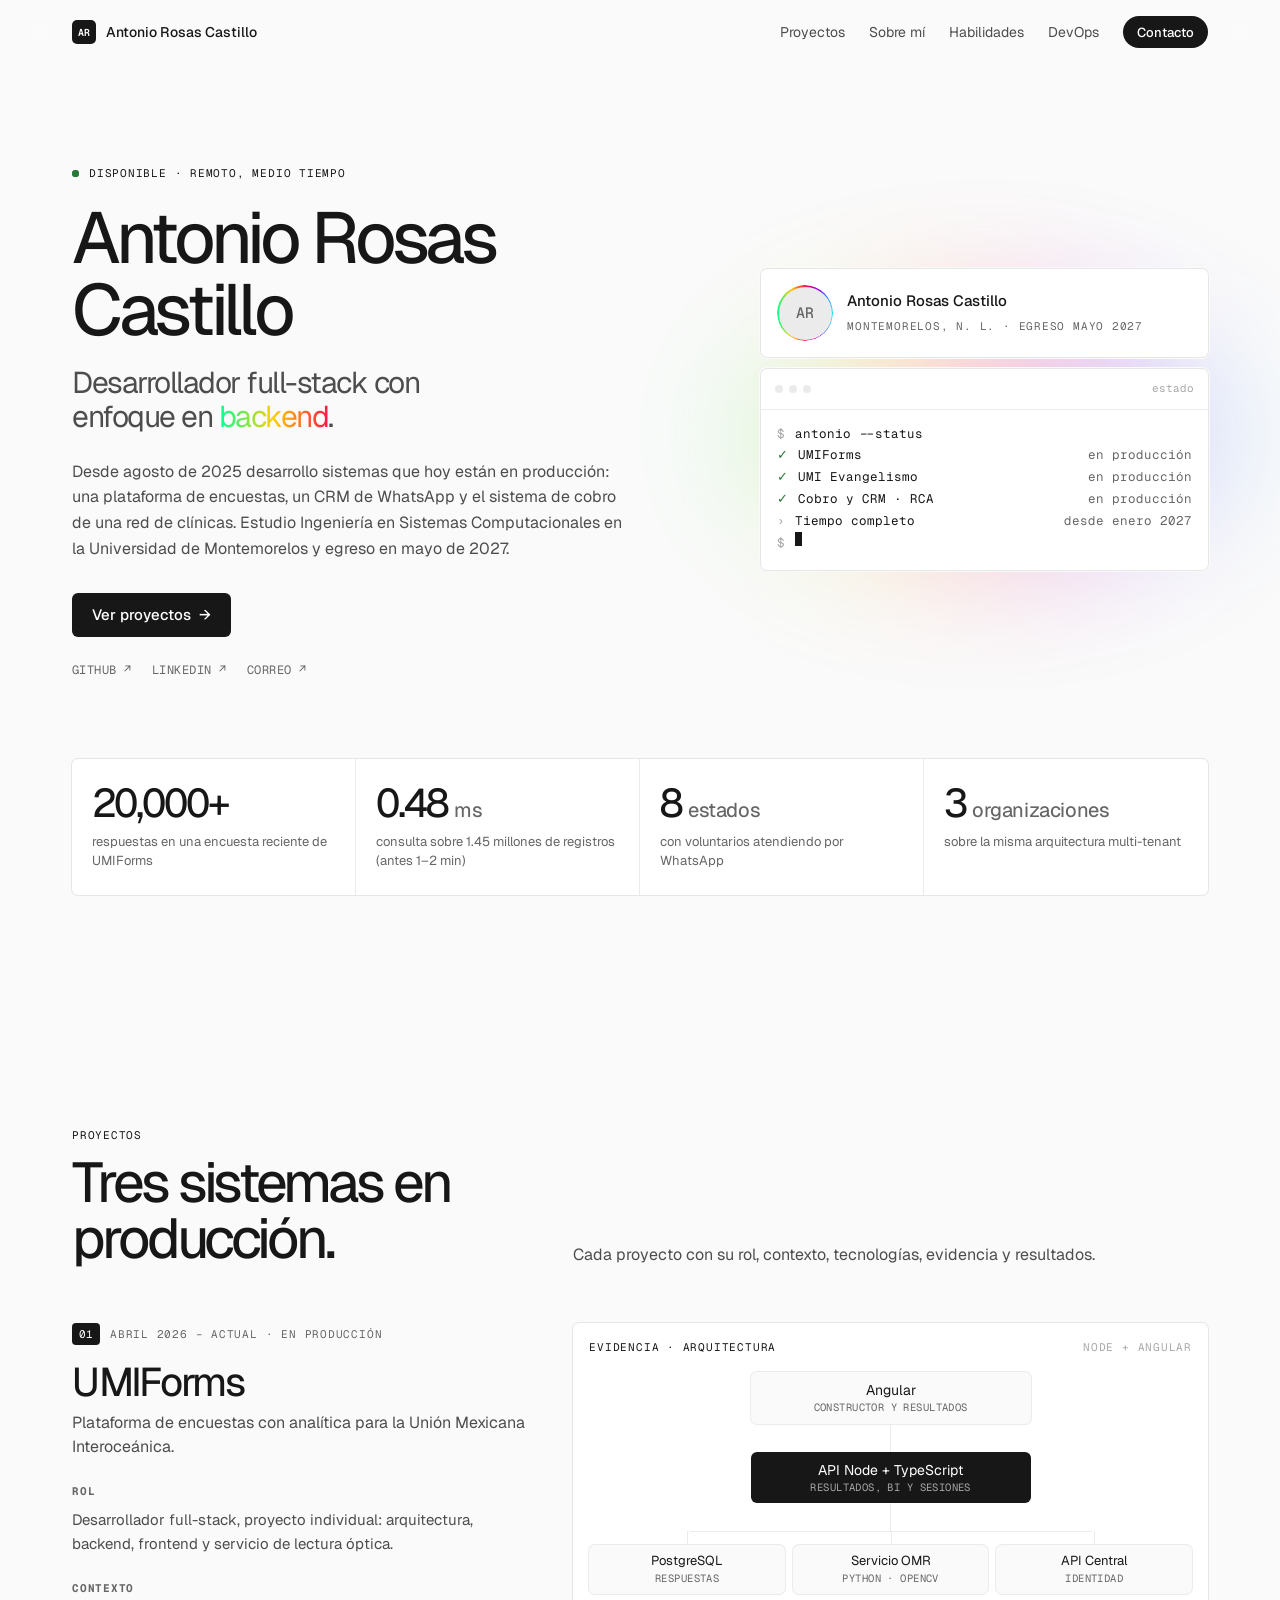
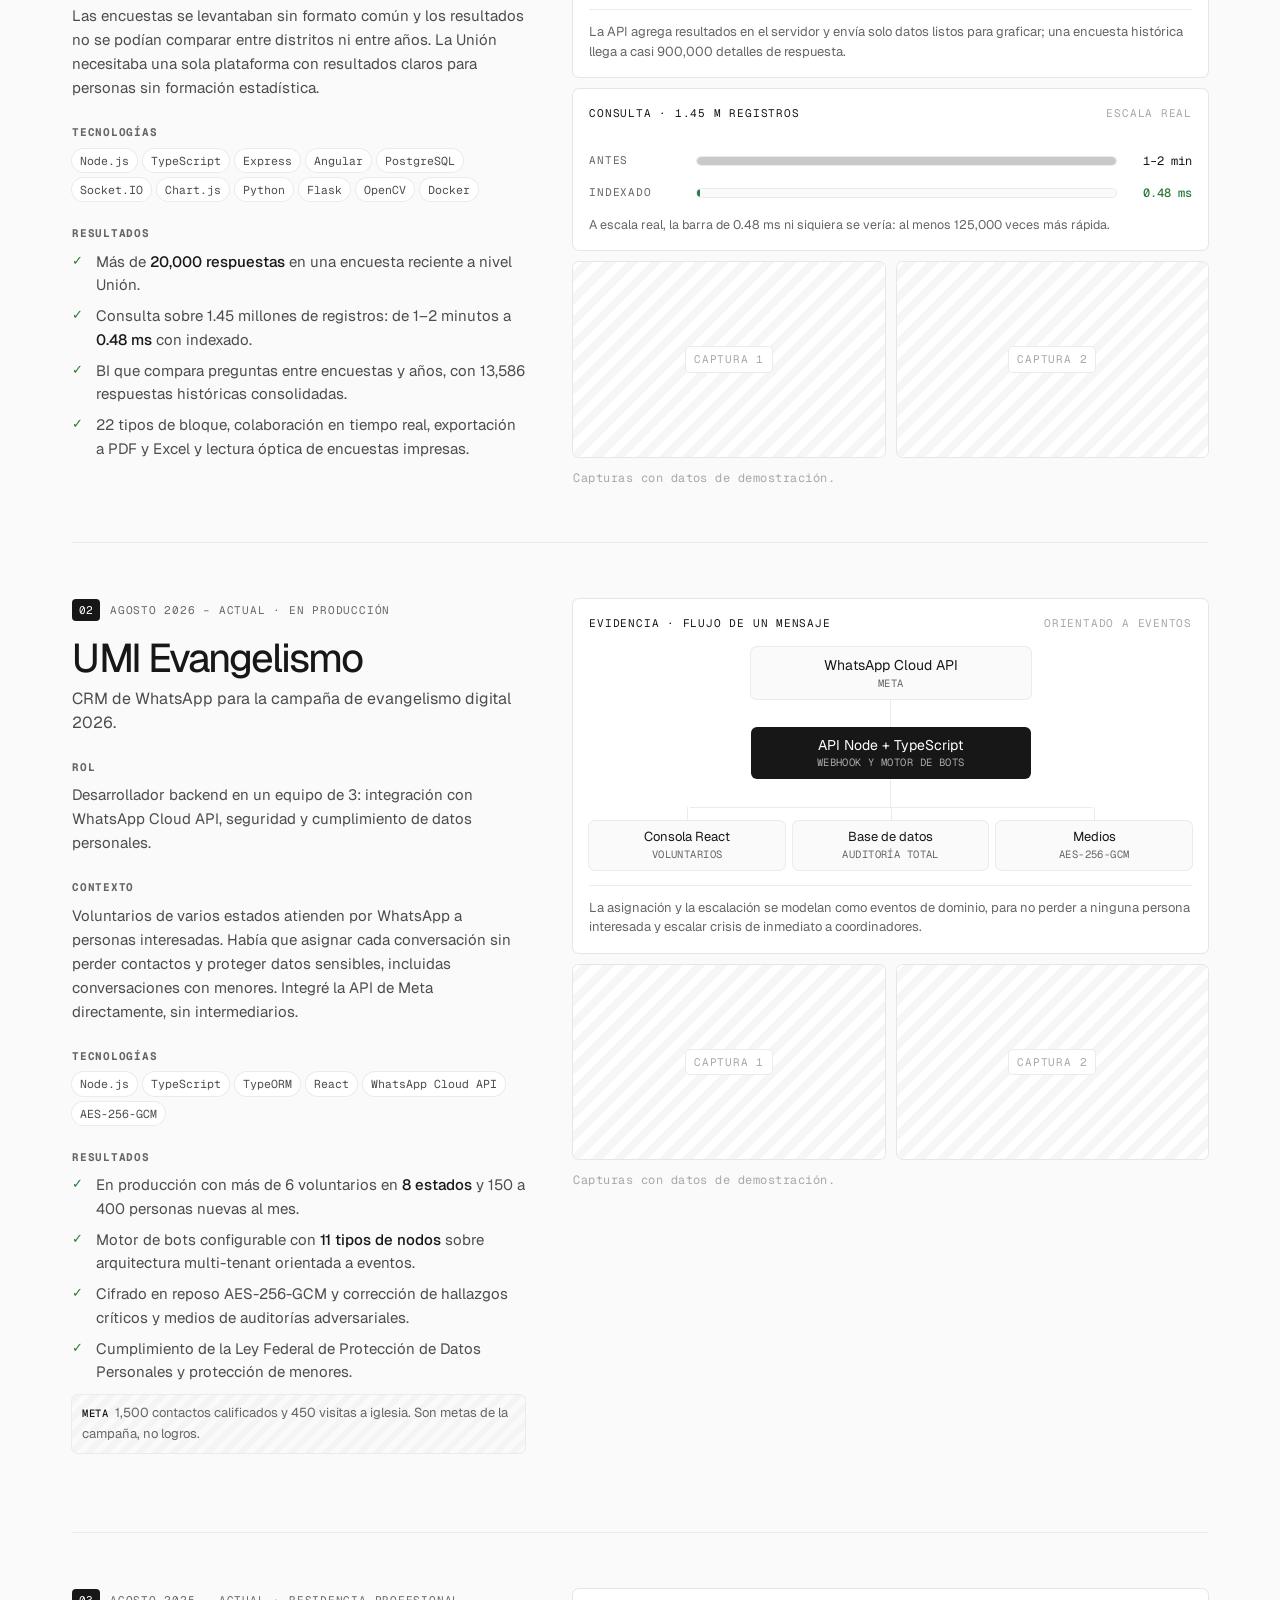
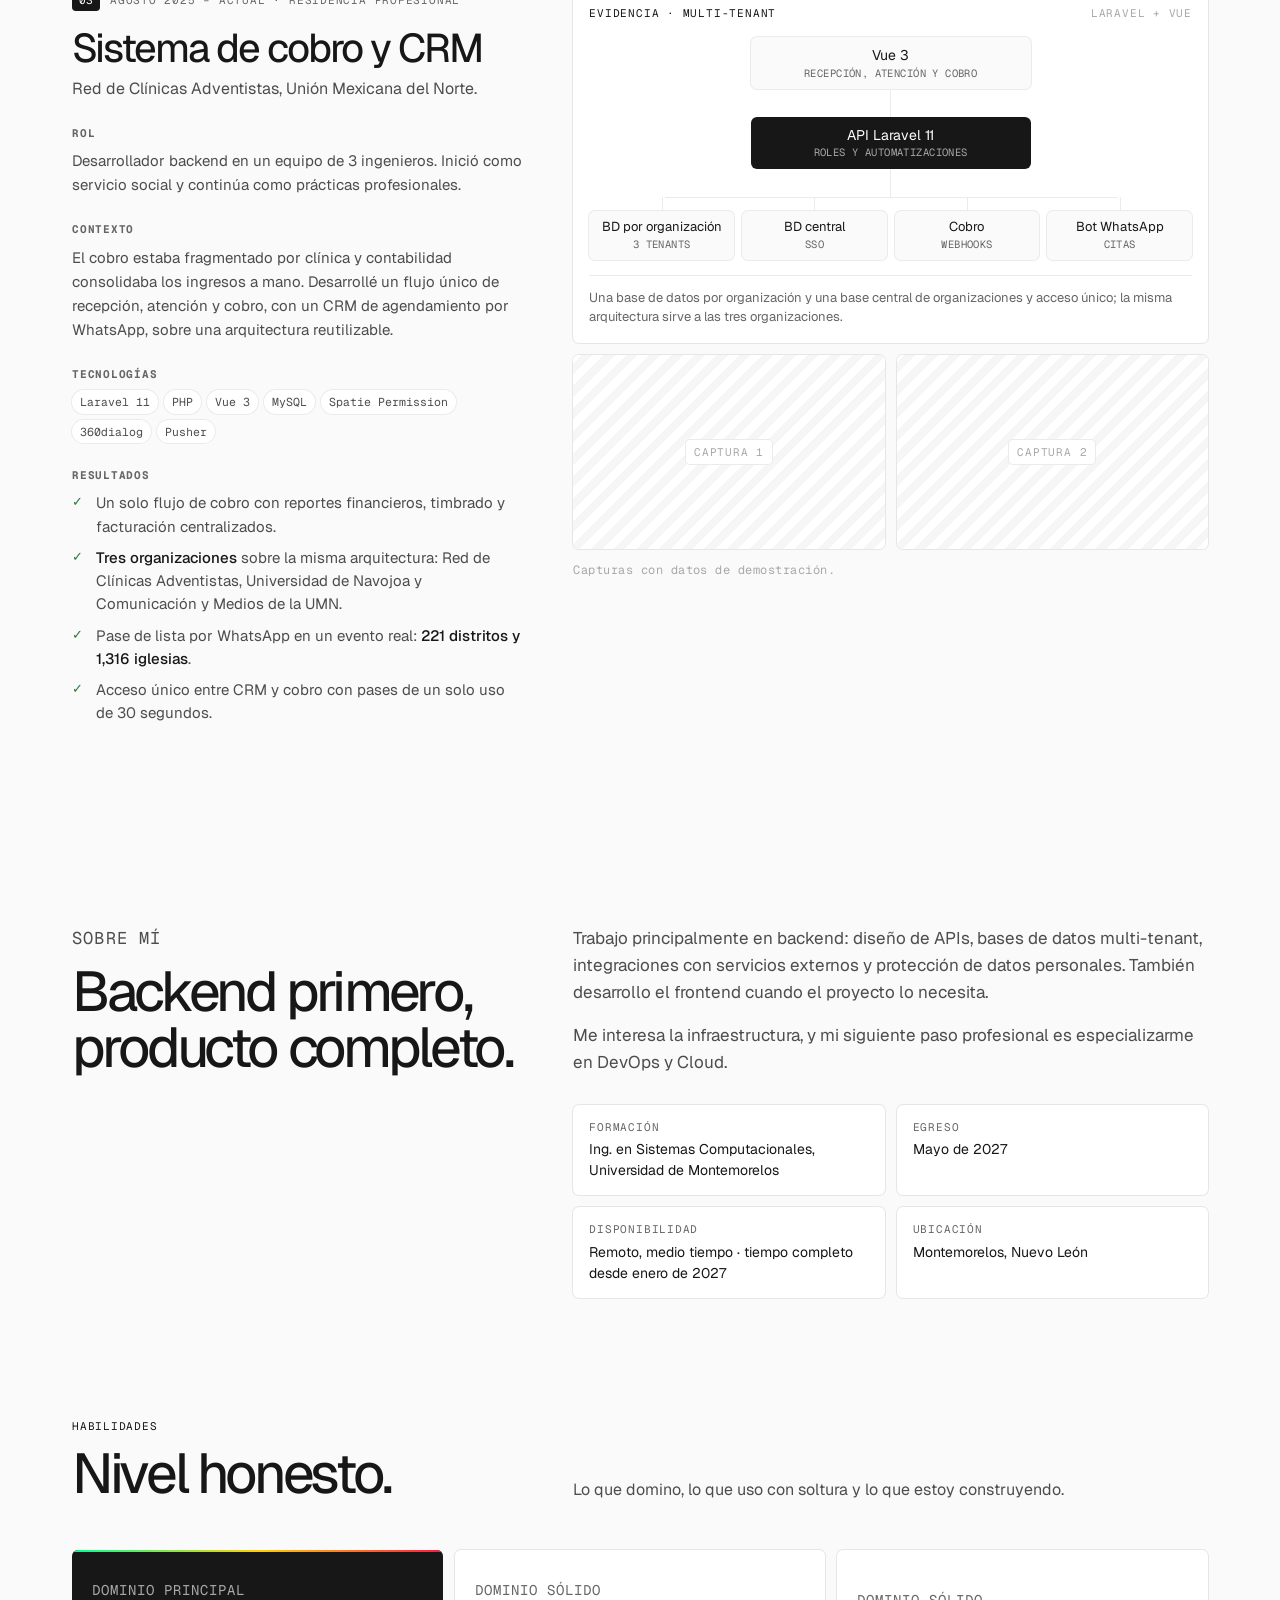
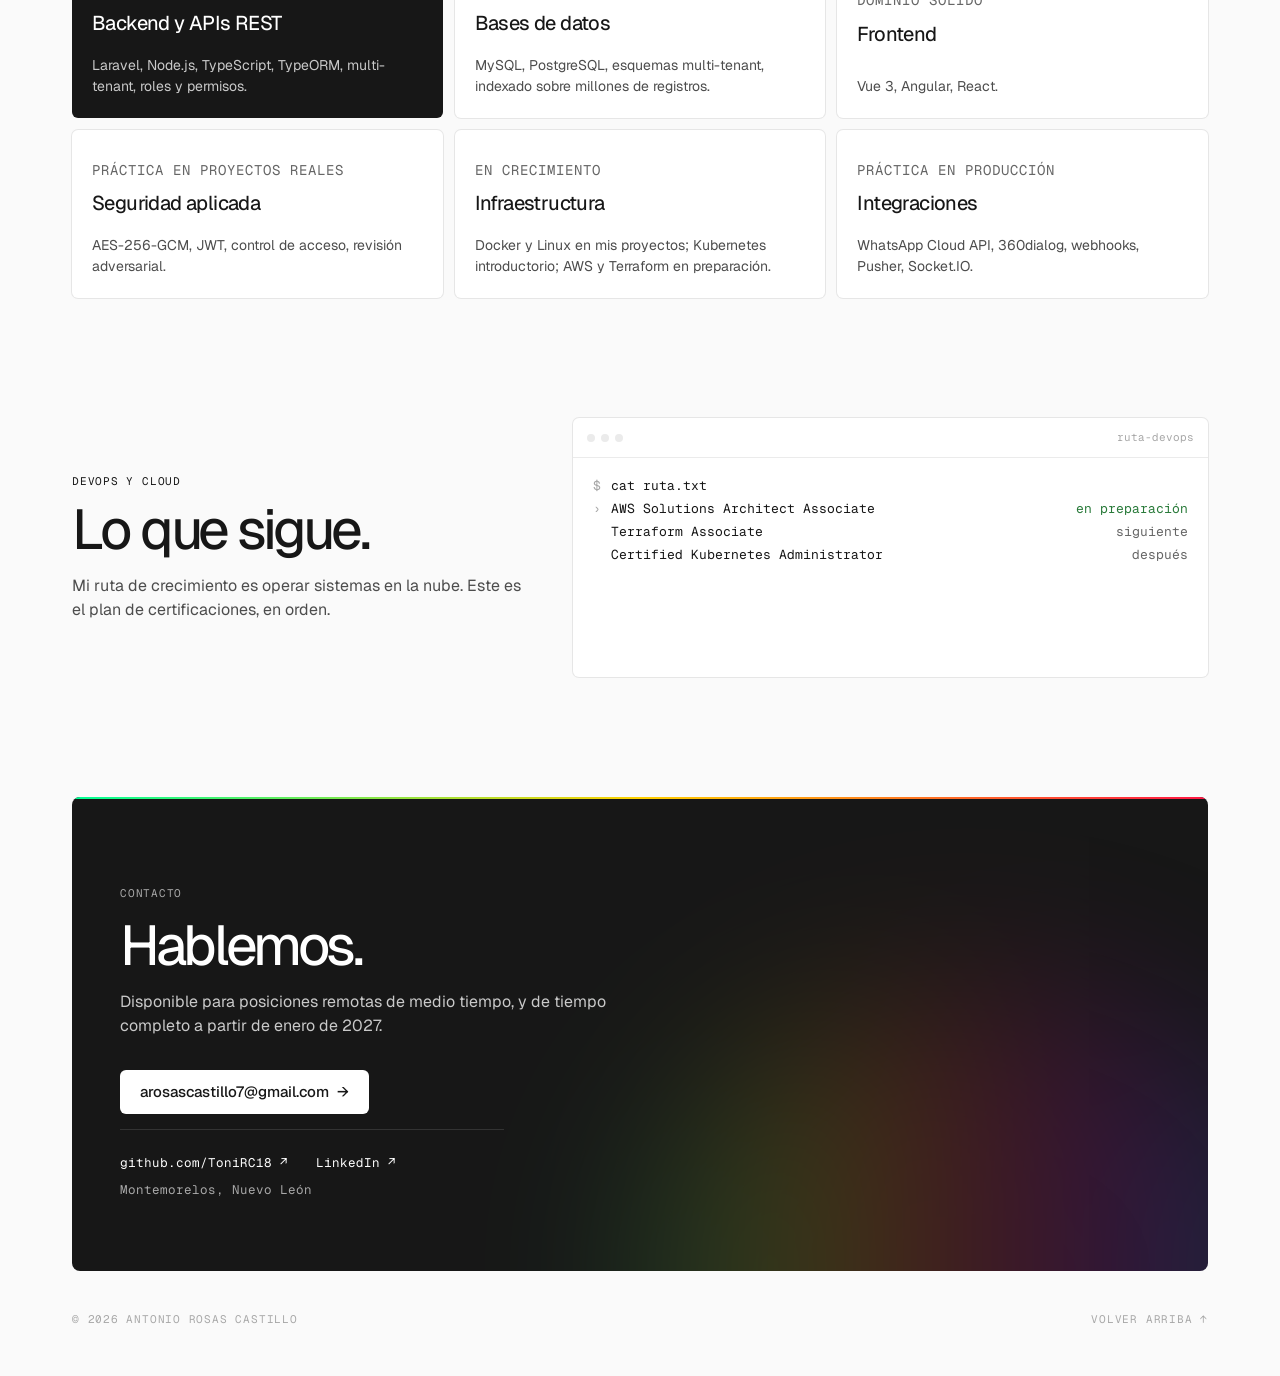
==== index.html @ d05c6058 "Portafolio estático inicial: HTML, CSS y JS vanilla Co-Authored-By: Claude Sonnet 5.5 <noreply@anthr" ====
<!DOCTYPE html>
<html lang="es">
<head>
<meta charset="utf-8">
<meta name="viewport" content="width=device-width, initial-scale=1">
<title>Portafolio de Antonio Rosas Castillo</title>
<meta name="description" content="Antonio Rosas Castillo, desarrollador full-stack con enfoque en backend. Plataforma de encuestas, CRM de WhatsApp y sistema de cobro en producción.">
<meta name="theme-color" content="#fafafa">
<link rel="canonical" href="">
<meta property="og:title" content="Portafolio de Antonio Rosas Castillo">
<meta property="og:description" content="Desarrollador full-stack con enfoque en backend. Plataforma de encuestas, CRM de WhatsApp y sistema de cobro en producción.">
<meta property="og:type" content="website">
<meta property="og:image" content="img/og.png">
<meta property="og:locale" content="es_MX">
<meta name="twitter:card" content="summary_large_image">
<meta name="twitter:title" content="Portafolio de Antonio Rosas Castillo">
<meta name="twitter:description" content="Desarrollador full-stack con enfoque en backend. Plataforma de encuestas, CRM de WhatsApp y sistema de cobro en producción.">
<meta name="twitter:image" content="img/og.png">
<link rel="icon" href="favicon.svg" type="image/svg+xml">
<link rel="preconnect" href="https://fonts.googleapis.com">
<link rel="preconnect" href="https://fonts.gstatic.com" crossorigin>
<link href="https://fonts.googleapis.com/css2?family=Geist:wght@400..600&family=Geist+Mono:wght@400..600&display=swap" rel="stylesheet">
<script>document.documentElement.classList.add('js')</script>
<link rel="stylesheet" href="css/styles.css">
</head>
<body>
<div class="page">
<a class="skip" href="#contenido">Saltar al contenido</a>

<header class="site-header" id="site-header">
  <div class="wrap header-inner">
    <a class="brand" href="#inicio"><span class="mark" aria-hidden="true">AR</span>Antonio Rosas Castillo</a>
    <nav class="nav" aria-label="Secciones">
      <a href="#proyectos">Proyectos</a>
      <a href="#sobre-mi">Sobre mí</a>
      <a href="#habilidades">Habilidades</a>
      <a href="#devops">DevOps</a>
      <span class="nav-cta">
        <a class="btn btn-ghost btn-pill" href="cv/Antonio_Rosas_CV.pdf" download="Antonio_Rosas_CV.pdf">CV</a>
        <a class="btn btn-dark btn-pill" href="#contacto">Contacto</a>
      </span>
    </nav>
  </div>
</header>

<main id="contenido">

<section class="hero" id="inicio">
  <div class="wrap hero-grid">
    <div>
      <p class="eyebrow in i1"><span class="live-dot" aria-hidden="true"></span>Disponible · remoto, medio tiempo</p>
      <h1><span class="w">Antonio</span> <span class="w">Rosas</span> <span class="w">Castillo</span></h1>
      <p class="hero-sub in i2">Desarrollador full-stack con enfoque en <span class="grad-text">backend</span>.</p>
      <p class="hero-text in i3">Desde agosto de 2025 desarrollo sistemas que hoy están en producción: una plataforma de encuestas, un CRM de WhatsApp y el sistema de cobro de una red de clínicas. Estudio Ingeniería en Sistemas Computacionales en la Universidad de Montemorelos y egreso en mayo de 2027.</p>
      <div class="hero-actions in i4">
        <a class="btn btn-dark btn-lg" href="#proyectos">Ver proyectos <span class="arr" aria-hidden="true">→</span></a>
        <a class="btn btn-ghost btn-lg" href="cv/Antonio_Rosas_CV.pdf" download="Antonio_Rosas_CV.pdf">Descargar CV</a>
      </div>
      <p class="hero-links in i5">
        <a href="https://github.com/ToniRC18" target="_blank" rel="noopener">GITHUB ↗</a>
        <a href="https://www.linkedin.com/in/antonio-rosas-castillo-01061a1ba" target="_blank" rel="noopener">LINKEDIN ↗</a>
        <a href="mailto:arosascastillo7@gmail.com">CORREO ↗</a>
      </p>
    </div>

    <div class="hero-side in i3">
      <div class="glow" aria-hidden="true"></div>
      <div class="card profile">
        <!-- FOTO DE PERFIL: guarda tu foto como img/foto.jpg (cuadrada, mínimo 400×400 px).
             js/main.js la detecta y reemplaza las iniciales automáticamente. -->
        <div class="avatar" data-src="img/foto.jpg" data-alt="Foto de Antonio Rosas Castillo"><span aria-hidden="true">AR</span></div>
        <div>
          <b>Antonio Rosas Castillo</b>
          <p class="eyebrow">Montemorelos, N. L. · Egreso mayo 2027</p>
        </div>
      </div>
      <div class="card cli">
        <div class="cli-bar"><span class="dots" aria-hidden="true"><i></i><i></i><i></i></span><span>estado</span></div>
        <div class="cli-body" data-type="">
          <p class="cli-line"><span class="p">$</span><span class="cmd">antonio --status</span></p>
          <p class="cli-line"><span class="ok">✓</span><span>UMIForms</span><span class="r">en producción</span></p>
          <p class="cli-line"><span class="ok">✓</span><span>UMI Evangelismo</span><span class="r">en producción</span></p>
          <p class="cli-line"><span class="ok">✓</span><span>Cobro y CRM · RCA</span><span class="r">en producción</span></p>
          <p class="cli-line"><span class="p">›</span><span>Tiempo completo</span><span class="r">desde enero 2027</span></p>
          <p class="cli-line"><span class="p">$</span><span class="caret" aria-hidden="true"></span></p>
        </div>
      </div>
    </div>
  </div>

  <div class="wrap" style="margin-top: 80px">
    <div class="metrics reveal" aria-label="Cifras clave">
      <div class="metric"><p class="metric-v"><span class="count" data-to="20000">20,000</span>+</p><p class="metric-t">respuestas en una encuesta reciente de UMIForms</p></div>
      <div class="metric"><p class="metric-v"><span class="count" data-to="0.48" data-dec="2">0.48</span><small>ms</small></p><p class="metric-t">consulta sobre 1.45 millones de registros (antes 1–2 min)</p></div>
      <div class="metric"><p class="metric-v"><span class="count" data-to="8">8</span><small>estados</small></p><p class="metric-t">con voluntarios atendiendo por WhatsApp</p></div>
      <div class="metric"><p class="metric-v"><span class="count" data-to="3">3</span><small>organizaciones</small></p><p class="metric-t">sobre la misma arquitectura multi-tenant</p></div>
    </div>
  </div>
</section>

<section class="section" id="proyectos" aria-labelledby="proyectos-title">
  <div class="wrap">
    <div class="sec-head reveal">
      <div><p class="eyebrow">Proyectos</p><h2 class="h2" id="proyectos-title">Tres sistemas en producción.</h2></div>
      <p class="sec-lead">Cada proyecto con su rol, contexto, tecnologías, evidencia y resultados.</p>
    </div>

    <article class="project" id="umiforms" aria-labelledby="umiforms-title">
      <div class="reveal">
        <p class="p-top"><span class="p-num">01</span><span class="eyebrow muted">Abril 2026 – actual · En producción</span></p>
        <h3 class="p-title" id="umiforms-title">UMIForms</h3>
        <p class="p-sub">Plataforma de encuestas con analítica para la Unión Mexicana Interoceánica.</p>
        <div class="p-block"><h4 class="eyebrow">Rol</h4><p>Desarrollador full-stack, proyecto individual: arquitectura, backend, frontend y servicio de lectura óptica.</p></div>
        <div class="p-block"><h4 class="eyebrow">Contexto</h4><p>Las encuestas se levantaban sin formato común y los resultados no se podían comparar entre distritos ni entre años. La Unión necesitaba una sola plataforma con resultados claros para personas sin formación estadística.</p></div>
        <div class="p-block"><h4 class="eyebrow">Tecnologías</h4><ul class="tags"><li>Node.js</li><li>TypeScript</li><li>Express</li><li>Angular</li><li>PostgreSQL</li><li>Socket.IO</li><li>Chart.js</li><li>Python</li><li>Flask</li><li>OpenCV</li><li>Docker</li></ul></div>
        <div class="p-block"><h4 class="eyebrow">Resultados</h4>
          <ul class="results">
            <li><span>Más de <strong>20,000 respuestas</strong> en una encuesta reciente a nivel Unión.</span></li>
            <li><span>Consulta sobre 1.45 millones de registros: de 1–2 minutos a <strong>0.48 ms</strong> con indexado.</span></li>
            <li><span>BI que compara preguntas entre encuestas y años, con 13,586 respuestas históricas consolidadas.</span></li>
            <li><span>22 tipos de bloque, colaboración en tiempo real, exportación a PDF y Excel y lectura óptica de encuestas impresas.</span></li>
          </ul>
        </div>
        <div class="p-links">
          <a class="btn btn-ghost" href="#" data-link="umiforms.repo" hidden="hidden">Ver repositorio ↗</a>
          <a class="btn btn-ghost" href="#" data-link="umiforms.demo" hidden="hidden">Ver demo ↗</a>
        </div>
      </div>
      <div class="p-visual">
        <div class="card reveal">
          <div class="v-head"><span class="eyebrow">Evidencia · Arquitectura</span><span class="eyebrow">Node + Angular</span></div>
          <div class="flow" role="img" aria-label="Arquitectura de UMIForms: frontend en Angular, API en Node y TypeScript, y de ahí PostgreSQL, un servicio de lectura óptica en Python y la API Central.">
            <div class="node">Angular<small>Constructor y resultados</small></div>
            <div class="wire"></div>
            <div class="node dark">API Node + TypeScript<small>Resultados, BI y sesiones</small></div>
            <div class="wire w2"></div>
            <div class="targets">
              <div class="node pulse p2">PostgreSQL<small>Respuestas</small></div>
              <div class="node pulse p3">Servicio OMR<small>Python · OpenCV</small></div>
              <div class="node pulse p4">API Central<small>Identidad</small></div>
            </div>
          </div>
          <p class="v-note">La API agrega resultados en el servidor y envía solo datos listos para graficar; una encuesta histórica llega a casi 900,000 detalles de respuesta.</p>
        </div>
        <div class="card speed reveal">
          <div class="v-head"><span class="eyebrow">Consulta · 1.45 M registros</span><span class="eyebrow">Escala real</span></div>
          <div class="bar-row"><span class="eyebrow">Antes</span><div class="track"><div class="bar slow"></div></div><span class="bar-v">1–2 min</span></div>
          <div class="bar-row"><span class="eyebrow">Indexado</span><div class="track"><div class="bar fast"></div></div><span class="bar-v g">0.48 ms</span></div>
          <p class="speed-cap">A escala real, la barra de 0.48 ms ni siquiera se vería: al menos 125,000 veces más rápida.</p>
        </div>
        <div class="shots reveal">
          <figure class="shot" data-src="img/umiforms-1.png" data-alt="UMIForms, captura 1 con datos de demostración"><div class="shot-ph"><span>Captura 1</span></div></figure>
          <figure class="shot" data-src="img/umiforms-2.png" data-alt="UMIForms, captura 2 con datos de demostración"><div class="shot-ph"><span>Captura 2</span></div></figure>
        </div>
        <p class="shots-cap">Capturas con datos de demostración.</p>
      </div>
    </article>

    <article class="project" id="umievangelismo" aria-labelledby="umievangelismo-title">
      <div class="reveal">
        <p class="p-top"><span class="p-num">02</span><span class="eyebrow muted">Agosto 2026 – actual · En producción</span></p>
        <h3 class="p-title" id="umievangelismo-title">UMI Evangelismo</h3>
        <p class="p-sub">CRM de WhatsApp para la campaña de evangelismo digital 2026.</p>
        <div class="p-block"><h4 class="eyebrow">Rol</h4><p>Desarrollador backend en un equipo de 3: integración con WhatsApp Cloud API, seguridad y cumplimiento de datos personales.</p></div>
        <div class="p-block"><h4 class="eyebrow">Contexto</h4><p>Voluntarios de varios estados atienden por WhatsApp a personas interesadas. Había que asignar cada conversación sin perder contactos y proteger datos sensibles, incluidas conversaciones con menores. Integré la API de Meta directamente, sin intermediarios.</p></div>
        <div class="p-block"><h4 class="eyebrow">Tecnologías</h4><ul class="tags"><li>Node.js</li><li>TypeScript</li><li>TypeORM</li><li>React</li><li>WhatsApp Cloud API</li><li>AES-256-GCM</li></ul></div>
        <div class="p-block"><h4 class="eyebrow">Resultados</h4>
          <ul class="results">
            <li><span>En producción con más de 6 voluntarios en <strong>8 estados</strong> y 150 a 400 personas nuevas al mes.</span></li>
            <li><span>Motor de bots configurable con <strong>11 tipos de nodos</strong> sobre arquitectura multi-tenant orientada a eventos.</span></li>
            <li><span>Cifrado en reposo AES-256-GCM y corrección de hallazgos críticos y medios de auditorías adversariales.</span></li>
            <li><span>Cumplimiento de la Ley Federal de Protección de Datos Personales y protección de menores.</span></li>
          </ul>
          <p class="goal"><b>META</b>1,500 contactos calificados y 450 visitas a iglesia. Son metas de la campaña, no logros.</p>
        </div>
        <div class="p-links">
          <a class="btn btn-ghost" href="#" data-link="umievangelismo.repo" hidden="hidden">Ver repositorio ↗</a>
          <a class="btn btn-ghost" href="#" data-link="umievangelismo.demo" hidden="hidden">Ver demo ↗</a>
        </div>
      </div>
      <div class="p-visual">
        <div class="card reveal">
          <div class="v-head"><span class="eyebrow">Evidencia · Flujo de un mensaje</span><span class="eyebrow">Orientado a eventos</span></div>
          <div class="flow" role="img" aria-label="Flujo de UMI Evangelismo: los mensajes llegan de WhatsApp Cloud API a una API en Node y TypeScript con webhook y motor de bots, que alimenta la consola React, la base de datos con auditoría y los medios cifrados.">
            <div class="node">WhatsApp Cloud API<small>Meta</small></div>
            <div class="wire"></div>
            <div class="node dark">API Node + TypeScript<small>Webhook y motor de bots</small></div>
            <div class="wire w2"></div>
            <div class="targets">
              <div class="node pulse p2">Consola React<small>Voluntarios</small></div>
              <div class="node pulse p3">Base de datos<small>Auditoría total</small></div>
              <div class="node pulse p4">Medios<small>AES-256-GCM</small></div>
            </div>
          </div>
          <p class="v-note">La asignación y la escalación se modelan como eventos de dominio, para no perder a ninguna persona interesada y escalar crisis de inmediato a coordinadores.</p>
        </div>
        <div class="shots reveal">
          <figure class="shot" data-src="img/umievangelismo-1.png" data-alt="UMI Evangelismo, captura 1 con datos de demostración"><div class="shot-ph"><span>Captura 1</span></div></figure>
          <figure class="shot" data-src="img/umievangelismo-2.png" data-alt="UMI Evangelismo, captura 2 con datos de demostración"><div class="shot-ph"><span>Captura 2</span></div></figure>
        </div>
        <p class="shots-cap">Capturas con datos de demostración.</p>
      </div>
    </article>

    <article class="project" id="rca" aria-labelledby="rca-title">
      <div class="reveal">
        <p class="p-top"><span class="p-num">03</span><span class="eyebrow muted">Agosto 2025 – actual · Residencia profesional</span></p>
        <h3 class="p-title" id="rca-title">Sistema de cobro y CRM</h3>
        <p class="p-sub">Red de Clínicas Adventistas, Unión Mexicana del Norte.</p>
        <div class="p-block"><h4 class="eyebrow">Rol</h4><p>Desarrollador backend en un equipo de 3 ingenieros. Inició como servicio social y continúa como prácticas profesionales.</p></div>
        <div class="p-block"><h4 class="eyebrow">Contexto</h4><p>El cobro estaba fragmentado por clínica y contabilidad consolidaba los ingresos a mano. Desarrollé un flujo único de recepción, atención y cobro, con un CRM de agendamiento por WhatsApp, sobre una arquitectura reutilizable.</p></div>
        <div class="p-block"><h4 class="eyebrow">Tecnologías</h4><ul class="tags"><li>Laravel 11</li><li>PHP</li><li>Vue 3</li><li>MySQL</li><li>Spatie Permission</li><li>360dialog</li><li>Pusher</li></ul></div>
        <div class="p-block"><h4 class="eyebrow">Resultados</h4>
          <ul class="results">
            <li><span>Un solo flujo de cobro con reportes financieros, timbrado y facturación centralizados.</span></li>
            <li><span><strong>Tres organizaciones</strong> sobre la misma arquitectura: Red de Clínicas Adventistas, Universidad de Navojoa y Comunicación y Medios de la UMN.</span></li>
            <li><span>Pase de lista por WhatsApp en un evento real: <strong>221 distritos y 1,316 iglesias</strong>.</span></li>
            <li><span>Acceso único entre CRM y cobro con pases de un solo uso de 30 segundos.</span></li>
          </ul>
        </div>
        <div class="p-links">
          <a class="btn btn-ghost" href="#" data-link="rca.repo" hidden="hidden">Ver repositorio ↗</a>
          <a class="btn btn-ghost" href="#" data-link="rca.demo" hidden="hidden">Ver demo ↗</a>
        </div>
      </div>
      <div class="p-visual">
        <div class="card reveal">
          <div class="v-head"><span class="eyebrow">Evidencia · Multi-tenant</span><span class="eyebrow">Laravel + Vue</span></div>
          <div class="flow" role="img" aria-label="Arquitectura del sistema de cobro y CRM: frontend en Vue 3, API en Laravel 11, y de ahí una base de datos por organización, una base central con acceso único, el sistema de cobro por webhooks y un bot de WhatsApp.">
            <div class="node">Vue 3<small>Recepción, atención y cobro</small></div>
            <div class="wire"></div>
            <div class="node dark">API Laravel 11<small>Roles y automatizaciones</small></div>
            <div class="wire w2"></div>
            <div class="targets four">
              <div class="node pulse p2">BD por organización<small>3 tenants</small></div>
              <div class="node pulse p3">BD central<small>SSO</small></div>
              <div class="node pulse p4">Cobro<small>Webhooks</small></div>
              <div class="node pulse p5">Bot WhatsApp<small>Citas</small></div>
            </div>
          </div>
          <p class="v-note">Una base de datos por organización y una base central de organizaciones y acceso único; la misma arquitectura sirve a las tres organizaciones.</p>
        </div>
        <div class="shots reveal">
          <figure class="shot" data-src="img/rca-1.png" data-alt="Sistema de cobro y CRM, captura 1 con datos de demostración"><div class="shot-ph"><span>Captura 1</span></div></figure>
          <figure class="shot" data-src="img/rca-2.png" data-alt="Sistema de cobro y CRM, captura 2 con datos de demostración"><div class="shot-ph"><span>Captura 2</span></div></figure>
        </div>
        <p class="shots-cap">Capturas con datos de demostración.</p>
      </div>
    </article>
  </div>
</section>

<section class="section" id="sobre-mi" aria-labelledby="sobre-mi-title">
  <div class="wrap about">
    <div class="reveal"><p class="eyebrow" style="margin-bottom: 12px">Sobre mí</p><h2 class="h2" id="sobre-mi-title">Backend primero, producto completo.</h2></div>
    <div class="reveal">
      <p>Trabajo principalmente en backend: diseño de APIs, bases de datos multi-tenant, integraciones con servicios externos y protección de datos personales. También desarrollo el frontend cuando el proyecto lo necesita.</p>
      <p>Me interesa la infraestructura, y mi siguiente paso profesional es especializarme en DevOps y Cloud.</p>
      <dl class="facts">
        <div class="card"><dt class="eyebrow muted">Formación</dt><dd>Ing. en Sistemas Computacionales, Universidad de Montemorelos</dd></div>
        <div class="card"><dt class="eyebrow muted">Egreso</dt><dd>Mayo de 2027</dd></div>
        <div class="card"><dt class="eyebrow muted">Disponibilidad</dt><dd>Remoto, medio tiempo · tiempo completo desde enero de 2027</dd></div>
        <div class="card"><dt class="eyebrow muted">Ubicación</dt><dd>Montemorelos, Nuevo León</dd></div>
      </dl>
    </div>
  </div>
</section>

<section class="section" id="habilidades" aria-labelledby="habilidades-title">
  <div class="wrap">
    <div class="sec-head reveal">
      <div><p class="eyebrow">Habilidades</p><h2 class="h2" id="habilidades-title">Nivel honesto.</h2></div>
      <p class="sec-lead">Lo que domino, lo que uso con soltura y lo que estoy construyendo.</p>
    </div>
    <div class="skills">
      <div class="card skill inverted reveal"><p class="eyebrow">Dominio principal</p><h3>Backend y APIs REST</h3><p>Laravel, Node.js, TypeScript, TypeORM, multi-tenant, roles y permisos.</p></div>
      <div class="card skill hover reveal"><p class="eyebrow">Dominio sólido</p><h3>Bases de datos</h3><p>MySQL, PostgreSQL, esquemas multi-tenant, indexado sobre millones de registros.</p></div>
      <div class="card skill hover reveal"><p class="eyebrow">Dominio sólido</p><h3>Frontend</h3><p>Vue 3, Angular, React.</p></div>
      <div class="card skill hover reveal"><p class="eyebrow">Práctica en proyectos reales</p><h3>Seguridad aplicada</h3><p>AES-256-GCM, JWT, control de acceso, revisión adversarial.</p></div>
      <div class="card skill hover reveal"><p class="eyebrow">En crecimiento</p><h3>Infraestructura</h3><p>Docker y Linux en mis proyectos; Kubernetes introductorio; AWS y Terraform en preparación.</p></div>
      <div class="card skill hover reveal"><p class="eyebrow">Práctica en producción</p><h3>Integraciones</h3><p>WhatsApp Cloud API, 360dialog, webhooks, Pusher, Socket.IO.</p></div>
    </div>
  </div>
</section>

<section class="section" id="devops" aria-labelledby="devops-title">
  <div class="wrap devops">
    <div class="reveal">
      <p class="eyebrow" style="margin-bottom: 12px">DevOps y Cloud</p>
      <h2 class="h2" id="devops-title">Lo que sigue.</h2>
      <p class="sec-lead">Mi ruta de crecimiento es operar sistemas en la nube. Este es el plan de certificaciones, en orden.</p>
    </div>
    <div class="card cli big reveal">
      <div class="cli-bar"><span class="dots" aria-hidden="true"><i></i><i></i><i></i></span><span>ruta-devops</span></div>
      <div class="cli-body" data-type="">
        <p class="cli-line"><span class="p">$</span><span class="cmd">cat ruta.txt</span></p>
        <p class="cli-line"><span class="p">›</span><span>AWS Solutions Architect Associate</span><span class="r g">en preparación</span></p>
        <p class="cli-line"><span class="p"> </span><span>Terraform Associate</span><span class="r">siguiente</span></p>
        <p class="cli-line"><span class="p"> </span><span>Certified Kubernetes Administrator</span><span class="r">después</span></p>
        <p class="cli-line"><span class="p">$</span><span class="cmd">cat en-uso.txt</span></p>
        <p class="cli-line"><span class="ok">✓</span><span>Docker y Linux</span><span class="r">en mis proyectos</span></p>
        <p class="cli-line"><span class="ok">✓</span><span>Kubernetes</span><span class="r">introductorio</span></p>
        <p class="cli-line"><span class="p">$</span><span class="caret" aria-hidden="true"></span></p>
      </div>
    </div>
  </div>
</section>

<div class="wrap" id="contacto">
  <section class="contact reveal" aria-labelledby="contacto-title">
    <p class="eyebrow">Contacto</p>
    <h2 class="h2" id="contacto-title">Hablemos.</h2>
    <p>Disponible para posiciones remotas de medio tiempo, y de tiempo completo a partir de enero de 2027.</p>
    <div class="contact-actions">
      <a class="btn btn-light btn-lg" href="mailto:arosascastillo7@gmail.com">arosascastillo7@gmail.com <span class="arr" aria-hidden="true">→</span></a>
      <a class="btn btn-outline btn-lg" href="cv/Antonio_Rosas_CV.pdf" download="Antonio_Rosas_CV.pdf">Descargar CV</a>
    </div>
    <p class="contact-list">
      <a href="https://github.com/ToniRC18" target="_blank" rel="noopener">github.com/ToniRC18 ↗</a>
      <a href="https://www.linkedin.com/in/antonio-rosas-castillo-01061a1ba" target="_blank" rel="noopener">LinkedIn ↗</a>
      <span>Montemorelos, Nuevo León</span>
    </p>
  </section>
</div>
</main>

<footer class="site-footer">
  <div class="wrap footer-inner">
    <span>© 2026 Antonio Rosas Castillo</span>
    <a href="#inicio">Volver arriba ↑</a>
  </div>
</footer>
</div>
<script src="js/main.js" defer></script>
</body>
</html>
---- css/styles.css ----
/* Portafolio · Antonio Rosas Castillo — v4
   Monocromo sobre papel, Geist + Geist Mono, bordes finos, color solo como acento. */

:root {
  --paper: #fafafa;
  --white: #ffffff;
  --hair: #ebebeb;
  --ash: #c9c9c9;
  --smoke: #a8a8a8;
  --stone: #666666;
  --charcoal: #4d4d4d;
  --ink: #171717;
  --green: #297a3a;
  --spectrum: linear-gradient(90deg, #00ff95 0%, #ffd000 25%, #ff1744 50%, #9500ff 75%, #00e5ff 100%);
  --ring: 0 0 0 1px rgba(0, 0, 0, .08), 0 0 0 2px #fafafa;
  --ring-hover: 0 0 0 1px rgba(0, 0, 0, .18), 0 0 0 2px #fafafa;
  --r: 6px;
  --max: 1200px;
  --pad: 32px;
  --sans: "Geist", ui-sans-serif, system-ui, -apple-system, "Segoe UI", Roboto, sans-serif;
  --mono: "Geist Mono", ui-monospace, "SFMono-Regular", Menlo, Consolas, monospace;
  --ease: cubic-bezier(.22, 1, .36, 1);
}

*, *::before, *::after { box-sizing: border-box; }
html { -webkit-text-size-adjust: 100%; scroll-behavior: smooth; scroll-padding-top: 80px; }
body { margin: 0; background: var(--paper); color: var(--ink); font-family: var(--sans); font-size: 16px; line-height: 1.5; -webkit-font-smoothing: antialiased; }
.page { background: var(--paper); color: var(--ink); font-family: var(--sans); font-size: 16px; line-height: 1.5; overflow-x: hidden; }
:where(.page) :where(p, h1, h2, h3, h4, figure, dl, dd, ul, ol) { margin: 0; padding: 0; }
:where(.page) :where(ul, ol) { list-style: none; }
:where(.page) img { display: block; max-width: 100%; }
[hidden] { display: none !important; }
a { color: inherit; text-decoration: none; }
:focus-visible { outline: 2px solid var(--ink); outline-offset: 3px; border-radius: 4px; }
::selection { background: var(--ink); color: var(--white); }

.wrap { max-width: var(--max); margin: 0 auto; padding: 0 var(--pad); }
.skip { position: absolute; left: 16px; top: -48px; z-index: 60; background: var(--ink); color: var(--white); padding: 8px 14px; border-radius: var(--r); font-size: 14px; }
.skip:focus { top: 12px; }

.eyebrow { font-family: var(--mono); font-size: 11px; line-height: 1.5; letter-spacing: .071em; text-transform: uppercase; color: var(--ink); }
.eyebrow.muted { color: var(--stone); }
.mono { font-family: var(--mono); }
.link { text-decoration: underline; text-decoration-color: var(--ash); text-underline-offset: 3px; transition: text-decoration-color .2s ease; }
.link:hover { text-decoration-color: var(--ink); }

/* ---------- Header ---------- */
.site-header { position: sticky; top: 0; z-index: 50; background: rgba(250, 250, 250, .82); -webkit-backdrop-filter: blur(20px); backdrop-filter: blur(20px); box-shadow: 0 1px 0 transparent; transition: box-shadow .25s ease; }
.site-header.is-scrolled { box-shadow: 0 1px 0 var(--hair); }
.header-inner { display: flex; align-items: center; justify-content: space-between; gap: 12px 24px; min-height: 64px; flex-wrap: wrap; }
.brand { display: inline-flex; align-items: center; gap: 10px; font-size: 14px; font-weight: 500; }
.mark { display: inline-grid; place-items: center; width: 24px; height: 24px; border-radius: 5px; background: var(--ink); color: var(--white); font-family: var(--mono); font-size: 10px; font-weight: 600; letter-spacing: .02em; }
.nav { display: flex; align-items: center; gap: 24px; font-size: 14px; }
.nav > a:not(.btn) { color: var(--charcoal); transition: color .2s ease; }
.nav > a:not(.btn):hover { color: var(--ink); }
.nav-cta { display: flex; gap: 8px; }

/* ---------- Botones ---------- */
.btn { display: inline-flex; align-items: center; justify-content: center; gap: 8px; min-height: 40px; padding: 0 16px; border-radius: var(--r); font-size: 14px; font-weight: 500; line-height: 1; white-space: nowrap; transition: background-color .2s ease, box-shadow .2s ease, transform .2s var(--ease); }
.btn:active { transform: translateY(1px); }
.btn-dark { background: var(--ink); color: var(--white); }
.btn-dark:hover { background: #383838; }
.btn-ghost { background: var(--white); color: var(--charcoal); box-shadow: 0 0 0 1px var(--hair); }
.btn-ghost:hover { color: var(--ink); box-shadow: 0 0 0 1px var(--ash); }
.btn-pill { border-radius: 999px; min-height: 32px; padding: 0 14px; font-size: 13px; }
.btn-lg { min-height: 44px; padding: 0 20px; font-size: 15px; }
.btn .arr { transition: transform .25s var(--ease); }
.btn:hover .arr { transform: translateX(3px); }

/* ---------- Hero ---------- */
.hero { position: relative; padding: 96px 0 112px; }
.hero-grid { display: grid; grid-template-columns: minmax(0, 7fr) minmax(0, 5fr); gap: 64px; align-items: center; }
.hero .eyebrow { margin-bottom: 20px; display: inline-flex; align-items: center; gap: 10px; }
.live-dot { width: 7px; height: 7px; border-radius: 50%; background: var(--green); position: relative; }
.live-dot::after { content: ""; position: absolute; inset: 0; border-radius: 50%; background: var(--green); animation: ping 2.2s var(--ease) infinite; }
@keyframes ping { 0% { transform: scale(1); opacity: .6; } 80%, 100% { transform: scale(2.8); opacity: 0; } }
.hero h1 { font-size: clamp(44px, 6vw, 72px); line-height: 1; font-weight: 450; letter-spacing: -0.06em; }
.hero h1 .w { display: inline-block; opacity: 0; transform: translateY(.35em); filter: blur(6px); animation: word-in .9s var(--ease) forwards; }
.hero h1 .w:nth-child(2) { animation-delay: .08s; }
.hero h1 .w:nth-child(3) { animation-delay: .16s; }
@keyframes word-in { to { opacity: 1; transform: none; filter: blur(0); } }
.hero-sub { margin-top: 20px !important; font-size: clamp(22px, 2.4vw, 30px); line-height: 1.15; letter-spacing: -0.05em; font-weight: 400; color: var(--charcoal); max-width: 22ch; }
.grad-text { background: var(--spectrum); background-size: 200% 100%; -webkit-background-clip: text; background-clip: text; color: transparent; animation: slide 8s linear infinite; }
@keyframes slide { to { background-position: 200% 0; } }
.hero-text { margin-top: 24px !important; max-width: 560px; color: var(--charcoal); font-size: 16px; line-height: 1.6; }
.hero-actions { display: flex; flex-wrap: wrap; gap: 10px; margin-top: 32px; }
.hero-links { display: flex; flex-wrap: wrap; gap: 6px 20px; margin-top: 24px; }
.hero-links a { font-family: var(--mono); font-size: 12px; letter-spacing: .04em; color: var(--stone); transition: color .2s ease; }
.hero-links a:hover { color: var(--ink); }
.in { opacity: 0; transform: translateY(12px); animation: in .8s var(--ease) forwards; }
.in.i1 { animation-delay: .25s; } .in.i2 { animation-delay: .35s; } .in.i3 { animation-delay: .45s; } .in.i4 { animation-delay: .55s; } .in.i5 { animation-delay: .65s; }
@keyframes in { to { opacity: 1; transform: none; } }

.hero-side { position: relative; display: grid; gap: 12px; }
.glow { position: absolute; inset: 10% -6% 0; z-index: 0; pointer-events: none; border-radius: 50%; background: var(--spectrum); filter: blur(64px); opacity: .22; animation: glow 14s ease-in-out infinite alternate; }
@keyframes glow { 0% { transform: translate3d(-4%, 0, 0) rotate(0deg) scale(1); } 100% { transform: translate3d(4%, -3%, 0) rotate(8deg) scale(1.08); } }
.hero-side > *:not(.glow) { position: relative; z-index: 1; }

.card { background: var(--white); border-radius: var(--r); box-shadow: var(--ring); padding: 16px; }
.card.hover { transition: box-shadow .25s ease, transform .35s var(--ease); }
.card.hover:hover { box-shadow: var(--ring-hover); transform: translateY(-2px); }

.profile { display: flex; align-items: center; gap: 14px; }
.avatar { position: relative; width: 56px; height: 56px; flex: none; border-radius: 50%; overflow: hidden; background: var(--hair); display: grid; place-items: center; }
.avatar::before { content: ""; position: absolute; inset: 0; border-radius: 50%; padding: 1.5px; background: var(--spectrum); -webkit-mask: linear-gradient(#000 0 0) content-box, linear-gradient(#000 0 0); -webkit-mask-composite: xor; mask-composite: exclude; z-index: 2; }
.avatar span { font-family: var(--mono); font-size: 15px; font-weight: 500; color: var(--stone); }
.avatar img { position: absolute; inset: 0; width: 100%; height: 100%; object-fit: cover; }
.profile b { display: block; font-size: 15px; font-weight: 500; }
.profile .eyebrow { margin: 2px 0 0; color: var(--stone); }

/* Terminal */
.cli { font-family: var(--mono); font-size: 12.5px; line-height: 1.75; padding: 0; overflow: hidden; }
.cli-bar { display: flex; align-items: center; justify-content: space-between; gap: 12px; padding: 10px 14px; box-shadow: 0 1px 0 var(--hair); }
.cli-bar .dots { display: inline-flex; gap: 6px; }
.cli-bar .dots i { width: 8px; height: 8px; border-radius: 50%; background: var(--hair); }
.cli-bar span:last-child { font-size: 11px; color: var(--smoke); }
.cli-body { padding: 14px 16px 16px; color: var(--ink); }
.cli-line { display: flex; gap: 10px; white-space: pre-wrap; }
.cli-line .p { color: var(--smoke); flex: none; }
.cli-line .ok { color: var(--green); flex: none; }
.cli-line .r { margin-left: auto; color: var(--stone); padding-left: 12px; text-align: right; }
.cli-line .g { color: var(--green); }
.caret { display: inline-block; width: 7px; height: 14px; background: var(--ink); vertical-align: -2px; animation: blink 1s steps(1) infinite; }
@keyframes blink { 50% { opacity: 0; } }

/* ---------- Cifras ---------- */
.metrics { display: grid; grid-template-columns: repeat(4, minmax(0, 1fr)); gap: 0; border-radius: var(--r); background: var(--white); box-shadow: var(--ring); }
.metric { padding: 24px 20px; position: relative; }
.metric + .metric { box-shadow: -1px 0 0 var(--hair); }
.metric-v { font-size: clamp(30px, 3.4vw, 40px); line-height: 1; font-weight: 450; letter-spacing: -0.05em; font-variant-numeric: tabular-nums; }
.metric-v small { font-size: .5em; letter-spacing: -0.02em; color: var(--stone); margin-left: 6px; }
.metric-t { margin-top: 10px !important; font-size: 13px; color: var(--stone); line-height: 1.45; }

/* ---------- Secciones ---------- */
.section { padding: 120px 0 0; }
.sec-head { display: grid; grid-template-columns: minmax(0, 5fr) minmax(0, 7fr); gap: 48px; align-items: end; margin-bottom: 48px; }
.sec-head .eyebrow { margin-bottom: 12px; }
.h2 { font-size: clamp(36px, 4.6vw, 56px); line-height: 1; font-weight: 450; letter-spacing: -0.06em; }
.sec-lead { color: var(--charcoal); max-width: 52ch; }

/* ---------- Sobre mí ---------- */
.about { display: grid; grid-template-columns: minmax(0, 5fr) minmax(0, 7fr); gap: 48px; }
.about p { color: var(--charcoal); font-size: 17px; line-height: 1.6; }
.about p + p { margin-top: 16px !important; }
.facts { display: grid; grid-template-columns: repeat(2, minmax(0, 1fr)); gap: 12px; margin-top: 28px; }
.facts .card { padding: 14px 16px; }
.facts dt { margin-bottom: 4px; }
.facts dd { font-size: 14px; }

/* ---------- Proyectos ---------- */
.project { display: grid; grid-template-columns: minmax(0, 5fr) minmax(0, 7fr); gap: 48px; padding: 56px 0; box-shadow: 0 -1px 0 var(--hair); scroll-margin-top: 72px; }
.project:first-of-type { box-shadow: none; padding-top: 8px; }
.p-top { display: flex; align-items: center; gap: 10px; flex-wrap: wrap; }
.p-num { display: inline-grid; place-items: center; min-width: 28px; height: 22px; padding: 0 6px; border-radius: 4px; background: var(--ink); color: var(--white); font-family: var(--mono); font-size: 11px; }
.p-title { margin-top: 16px !important; font-size: clamp(30px, 3.4vw, 40px); line-height: 1.05; font-weight: 450; letter-spacing: -0.05em; }
.p-sub { margin-top: 8px !important; color: var(--charcoal); }
.p-block { margin-top: 24px; }
.p-block .eyebrow { margin-bottom: 8px; color: var(--stone); }
.p-block p { color: var(--charcoal); font-size: 15px; line-height: 1.6; }
.tags { display: flex; flex-wrap: wrap; gap: 6px; }
.tags li { font-family: var(--mono); font-size: 11.5px; padding: 3px 8px; border-radius: 999px; background: var(--white); box-shadow: 0 0 0 1px var(--hair); color: var(--charcoal); }
.results li { display: grid; grid-template-columns: 18px minmax(0, 1fr); gap: 6px; font-size: 15px; line-height: 1.55; color: var(--charcoal); }
.results li + li { margin-top: 8px; }
.results li::before { content: "✓"; font-family: var(--mono); color: var(--green); font-size: 13px; padding-top: 1px; }
.results strong { color: var(--ink); font-weight: 500; }
.goal { margin-top: 12px !important; font-size: 13px !important; color: var(--stone) !important; padding: 8px 10px; border-radius: var(--r); box-shadow: 0 0 0 1px var(--hair); background: repeating-linear-gradient(-45deg, transparent 0 6px, rgba(0, 0, 0, .025) 6px 12px); }
.goal b { font-family: var(--mono); font-size: 10.5px; letter-spacing: .071em; font-weight: 500; color: var(--ink); margin-right: 6px; }
.p-links { display: flex; flex-wrap: wrap; gap: 8px; margin-top: 24px; }

.p-visual { display: grid; gap: 12px; align-content: start; }
.v-head { display: flex; justify-content: space-between; align-items: center; gap: 12px; margin-bottom: 16px; }
.v-head .eyebrow:last-child { color: var(--smoke); }

/* Diagrama vertical con flujo animado */
.flow { display: grid; justify-items: center; }
.node { position: relative; width: 100%; max-width: 280px; text-align: center; padding: 9px 12px; border-radius: var(--r); background: var(--paper); box-shadow: 0 0 0 1px var(--hair); font-size: 14px; line-height: 1.3; }
.node small { display: block; font-family: var(--mono); font-size: 10.5px; letter-spacing: .04em; color: var(--stone); margin-top: 2px; text-transform: uppercase; }
.node.dark { background: var(--ink); color: var(--white); box-shadow: none; }
.node.dark small { color: var(--smoke); }
.wire { position: relative; width: 1px; height: 28px; background: var(--hair); overflow: hidden; }
.wire::after { content: ""; position: absolute; left: -1px; top: -12px; width: 3px; height: 12px; border-radius: 2px; background: linear-gradient(180deg, transparent, var(--ink)); animation: drop 2.4s linear infinite; }
.wire.w2::after { animation-delay: .6s; }
@keyframes drop { 0% { transform: translateY(0); } 40%, 100% { transform: translateY(44px); } }
.targets { width: 100%; display: grid; grid-template-columns: repeat(3, minmax(0, 1fr)); gap: 8px; position: relative; padding-top: 14px; }
.targets::before { content: ""; position: absolute; top: 0; left: 16.66%; right: 16.66%; height: 1px; background: var(--hair); }
.targets.four { grid-template-columns: repeat(4, minmax(0, 1fr)); }
.targets.four::before { left: 12.5%; right: 12.5%; }
.targets .node { max-width: none; font-size: 13px; padding: 8px 8px; }
.targets .node::before { content: ""; position: absolute; left: 50%; top: -14px; width: 1px; height: 14px; background: var(--hair); }
.node.pulse::after { content: ""; position: absolute; inset: -1px; border-radius: inherit; box-shadow: 0 0 0 1px var(--ink); opacity: 0; animation: pulse 2.4s ease-in-out infinite; animation-delay: inherit; }
.p2 { animation-delay: 1.2s; } .p3 { animation-delay: 1.5s; } .p4 { animation-delay: 1.8s; } .p5 { animation-delay: 2.1s; }
@keyframes pulse { 0%, 100% { opacity: 0; } 12%, 30% { opacity: 1; } 50% { opacity: 0; } }
.v-note { margin-top: 16px !important; padding-top: 12px; box-shadow: 0 -1px 0 var(--hair); font-size: 13px; color: var(--stone); line-height: 1.5; }

/* Comparativa de velocidad */
.speed { display: grid; gap: 14px; }
.bar-row { display: grid; grid-template-columns: 96px minmax(0, 1fr) 64px; gap: 12px; align-items: center; }
.bar-row .eyebrow { color: var(--stone); }
.track { height: 8px; border-radius: 4px; background: var(--paper); box-shadow: 0 0 0 1px var(--hair); overflow: hidden; }
.bar { height: 100%; border-radius: 4px; transform-origin: left; }
.bar.slow { width: 100%; background: var(--ash); }
.bar.fast { width: 3px; background: var(--green); }
.bar-v { font-family: var(--mono); font-size: 12px; text-align: right; }
.bar-v.g { color: var(--green); font-weight: 500; }
.speed-cap { font-size: 12.5px; color: var(--stone); }

/* Capturas */
.shots { display: grid; grid-template-columns: repeat(2, minmax(0, 1fr)); gap: 12px; }
.shot { position: relative; aspect-ratio: 16 / 10; border-radius: var(--r); overflow: hidden; background: var(--white); box-shadow: var(--ring); }
.shot-ph { position: absolute; inset: 0; display: grid; place-items: center; background: repeating-linear-gradient(-45deg, var(--white) 0 8px, #f6f6f6 8px 16px); }
.shot-ph span { font-family: var(--mono); font-size: 11px; letter-spacing: .071em; text-transform: uppercase; color: var(--smoke); background: var(--white); padding: 4px 8px; border-radius: 4px; box-shadow: 0 0 0 1px var(--hair); }
.shot img { width: 100%; height: 100%; object-fit: cover; object-position: top; transition: transform .6s var(--ease); }
.shot.has-img:hover img { transform: scale(1.03); }
.shot.has-img .shot-ph { display: none; }
.shot-open { all: unset; position: absolute; inset: 0; cursor: zoom-in; }
.shot-open:focus-visible { outline: 2px solid var(--ink); outline-offset: -3px; }
.shots-cap { font-size: 12px !important; color: var(--smoke) !important; font-family: var(--mono); letter-spacing: .04em; }

/* ---------- Habilidades ---------- */
.skills { display: grid; grid-template-columns: repeat(3, minmax(0, 1fr)); gap: 12px; }
.skill { padding: 20px; display: flex; flex-direction: column; gap: 10px; min-height: 168px; }
.skill h3 { font-size: 20px; font-weight: 450; letter-spacing: -0.03em; line-height: 1.2; }
.skill p { font-size: 14px; color: var(--charcoal); line-height: 1.55; margin-top: auto !important; }
.skill .eyebrow { color: var(--stone); }
.skill.inverted { background: var(--ink); color: var(--white); box-shadow: none; position: relative; overflow: hidden; }
.skill.inverted::before { content: ""; position: absolute; left: 0; right: 0; top: 0; height: 2px; background: var(--spectrum); background-size: 200% 100%; animation: slide 6s linear infinite; }
.skill.inverted p { color: var(--ash); }
.skill.inverted .eyebrow { color: var(--smoke); }
.skill.wide { grid-column: span 1; }

/* ---------- DevOps ---------- */
.devops { display: grid; grid-template-columns: minmax(0, 5fr) minmax(0, 7fr); gap: 48px; align-items: center; }
.devops .sec-lead { margin-top: 16px !important; }
.cli.big { font-size: 13px; }
.cli.big .cli-body { padding: 18px 20px 20px; min-height: 210px; }

/* ---------- Contacto ---------- */
.contact { position: relative; margin: 120px 0 0; padding: 72px 48px; border-radius: 8px; background: var(--ink); color: var(--white); overflow: hidden; }
.contact::before { content: ""; position: absolute; left: 0; right: 0; top: 0; height: 2px; background: var(--spectrum); background-size: 200% 100%; animation: slide 8s linear infinite; }
.contact::after { content: ""; position: absolute; right: -10%; bottom: -60%; width: 60%; height: 120%; border-radius: 50%; background: var(--spectrum); filter: blur(90px); opacity: .18; pointer-events: none; }
.contact > * { position: relative; z-index: 1; }
.contact .eyebrow { color: var(--smoke); margin-bottom: 16px; }
.contact .h2 { color: var(--white); }
.contact p { color: var(--ash); margin-top: 16px !important; max-width: 48ch; }
.contact-actions { display: flex; flex-wrap: wrap; gap: 10px; margin-top: 32px; }
.contact .btn-light { background: var(--white); color: var(--ink); }
.contact .btn-light:hover { background: #e8e8e8; }
.contact .btn-outline { color: var(--white); box-shadow: 0 0 0 1px rgba(255, 255, 255, .25); }
.contact .btn-outline:hover { box-shadow: 0 0 0 1px rgba(255, 255, 255, .6); }
.contact-list { display: flex; flex-wrap: wrap; gap: 8px 28px; margin-top: 40px; padding-top: 24px; box-shadow: 0 -1px 0 rgba(255, 255, 255, .12); font-family: var(--mono); font-size: 12.5px; }
.contact-list a { color: var(--white); transition: opacity .2s ease; }
.contact-list a:hover { opacity: .7; }
.contact-list span { color: var(--smoke); }
.contact :focus-visible { outline-color: var(--white); }

.site-footer { padding: 40px 0 48px; }
.footer-inner { display: flex; flex-wrap: wrap; justify-content: space-between; gap: 8px 24px; font-family: var(--mono); font-size: 11px; letter-spacing: .071em; text-transform: uppercase; color: var(--smoke); }
.footer-inner a:hover { color: var(--ink); }

/* Lightbox */
.lightbox { border: 0; padding: 0; background: transparent; max-width: min(1100px, 94vw); width: 100%; }
.lightbox::backdrop { background: rgba(23, 23, 23, .8); -webkit-backdrop-filter: blur(4px); backdrop-filter: blur(4px); }
.lightbox[open] { animation: in .35s var(--ease); }
.lightbox img { width: 100%; height: auto; max-height: 84vh; object-fit: contain; border-radius: var(--r); background: var(--white); }
.lb-close { display: block; margin: 0 0 10px auto; font-family: var(--mono); font-size: 12px; color: var(--ink); background: var(--white); border: 0; border-radius: 999px; padding: 8px 14px; cursor: pointer; }

/* ---------- Reveal (solo con JS) ---------- */
.js .reveal { opacity: 0; transform: translateY(16px); transition: opacity .8s var(--ease), transform .8s var(--ease); transition-delay: var(--d, 0s); }
.js .reveal.is-in { opacity: 1; transform: none; }
.js .speed .bar.slow { transform: scaleX(0); }
.js .speed.is-in .bar.slow { transform: scaleX(1); transition: transform 2.4s cubic-bezier(.45, 0, .55, 1) .2s; }
.js .speed .bar.fast { transform: scaleX(0); }
.js .speed.is-in .bar.fast { transform: scaleX(1); transition: transform .15s linear .2s; }

/* ---------- Responsive ---------- */
@media (max-width: 1024px) {
  .hero-grid { grid-template-columns: 1fr; gap: 48px; }
  .hero-side { max-width: 560px; }
  .project, .about, .devops, .sec-head { grid-template-columns: 1fr; gap: 28px; }
  .sec-head { align-items: start; }
  .metrics { grid-template-columns: repeat(2, minmax(0, 1fr)); }
  .metric:nth-child(3) { box-shadow: 0 -1px 0 var(--hair); }
  .metric:nth-child(4) { box-shadow: -1px 0 0 var(--hair), 0 -1px 0 var(--hair); }
  .skills { grid-template-columns: repeat(2, minmax(0, 1fr)); }
}

@media (max-width: 640px) {
  :root { --pad: 20px; }
  .nav > a:not(.btn) { display: none; }
  .hero { padding: 56px 0 72px; }
  .hero h1 { font-size: clamp(40px, 12vw, 52px); }
  .section { padding-top: 88px; }
  .metrics { grid-template-columns: 1fr; }
  .metric + .metric, .metric:nth-child(3), .metric:nth-child(4) { box-shadow: 0 -1px 0 var(--hair); }
  .facts { grid-template-columns: 1fr; }
  .project { padding: 48px 0; }
  .targets, .targets.four { grid-template-columns: 1fr; padding-top: 0; gap: 6px; }
  .targets::before { display: none; }
  .targets .node::before { display: none; }
  .targets .node { max-width: 280px; justify-self: center; width: 100%; }
  .wire.w2 { margin-bottom: 6px; }
  .shots { grid-template-columns: 1fr; }
  .bar-row { grid-template-columns: 80px minmax(0, 1fr) 56px; gap: 8px; }
  .skills { grid-template-columns: 1fr; }
  .skill { min-height: 0; }
  .cli { font-size: 12px; }
  .cli-line { flex-wrap: wrap; column-gap: 10px; }
  .contact { padding: 48px 24px; margin-top: 88px; }
}

@media (prefers-reduced-motion: reduce) {
  html { scroll-behavior: auto; }
  *, *::before, *::after { animation: none !important; transition: none !important; }
  .hero h1 .w, .in { opacity: 1; transform: none; filter: none; }
  .wire::after { display: none; }
  .js .reveal { opacity: 1; transform: none; }
  .js .speed .bar.slow, .js .speed .bar.fast { transform: none; }
}

/* Terminales: las líneas se ocultan hasta que main.js las revela */
.js .cli-line.is-pending { visibility: hidden; }
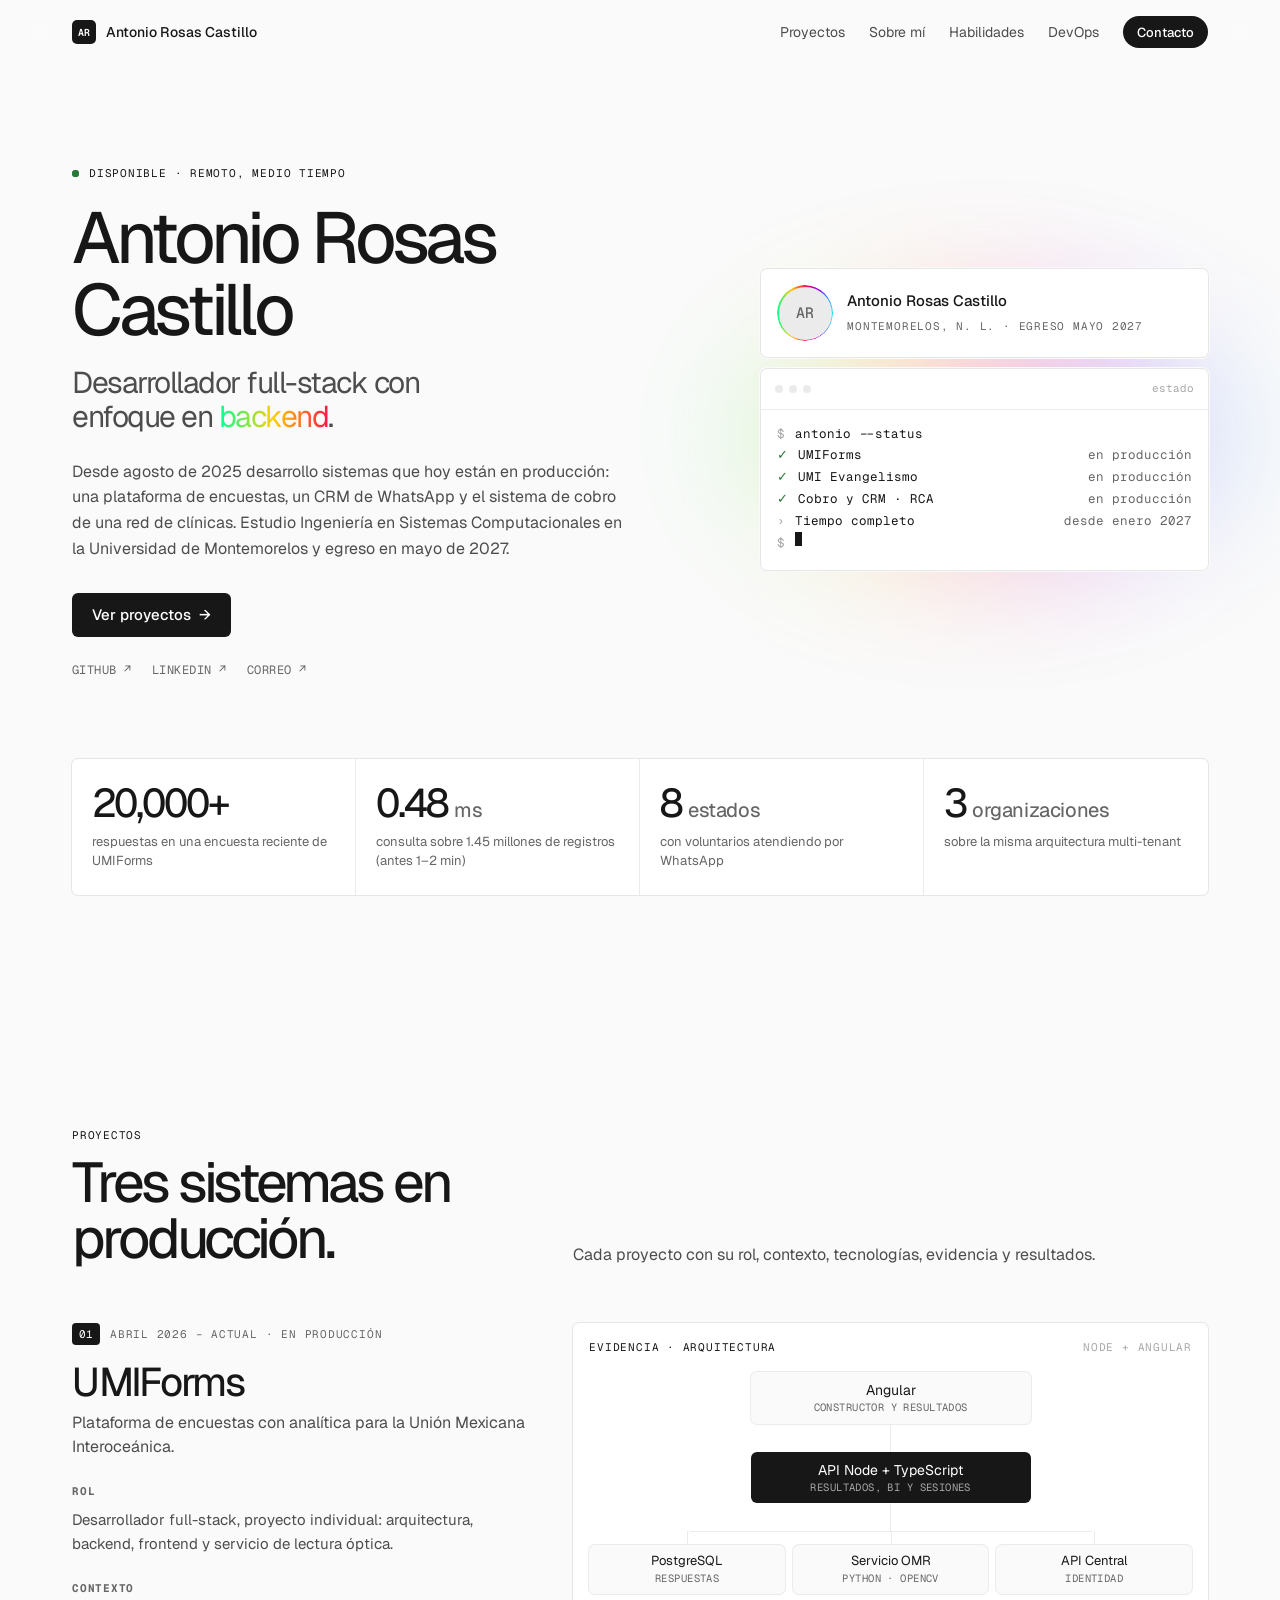
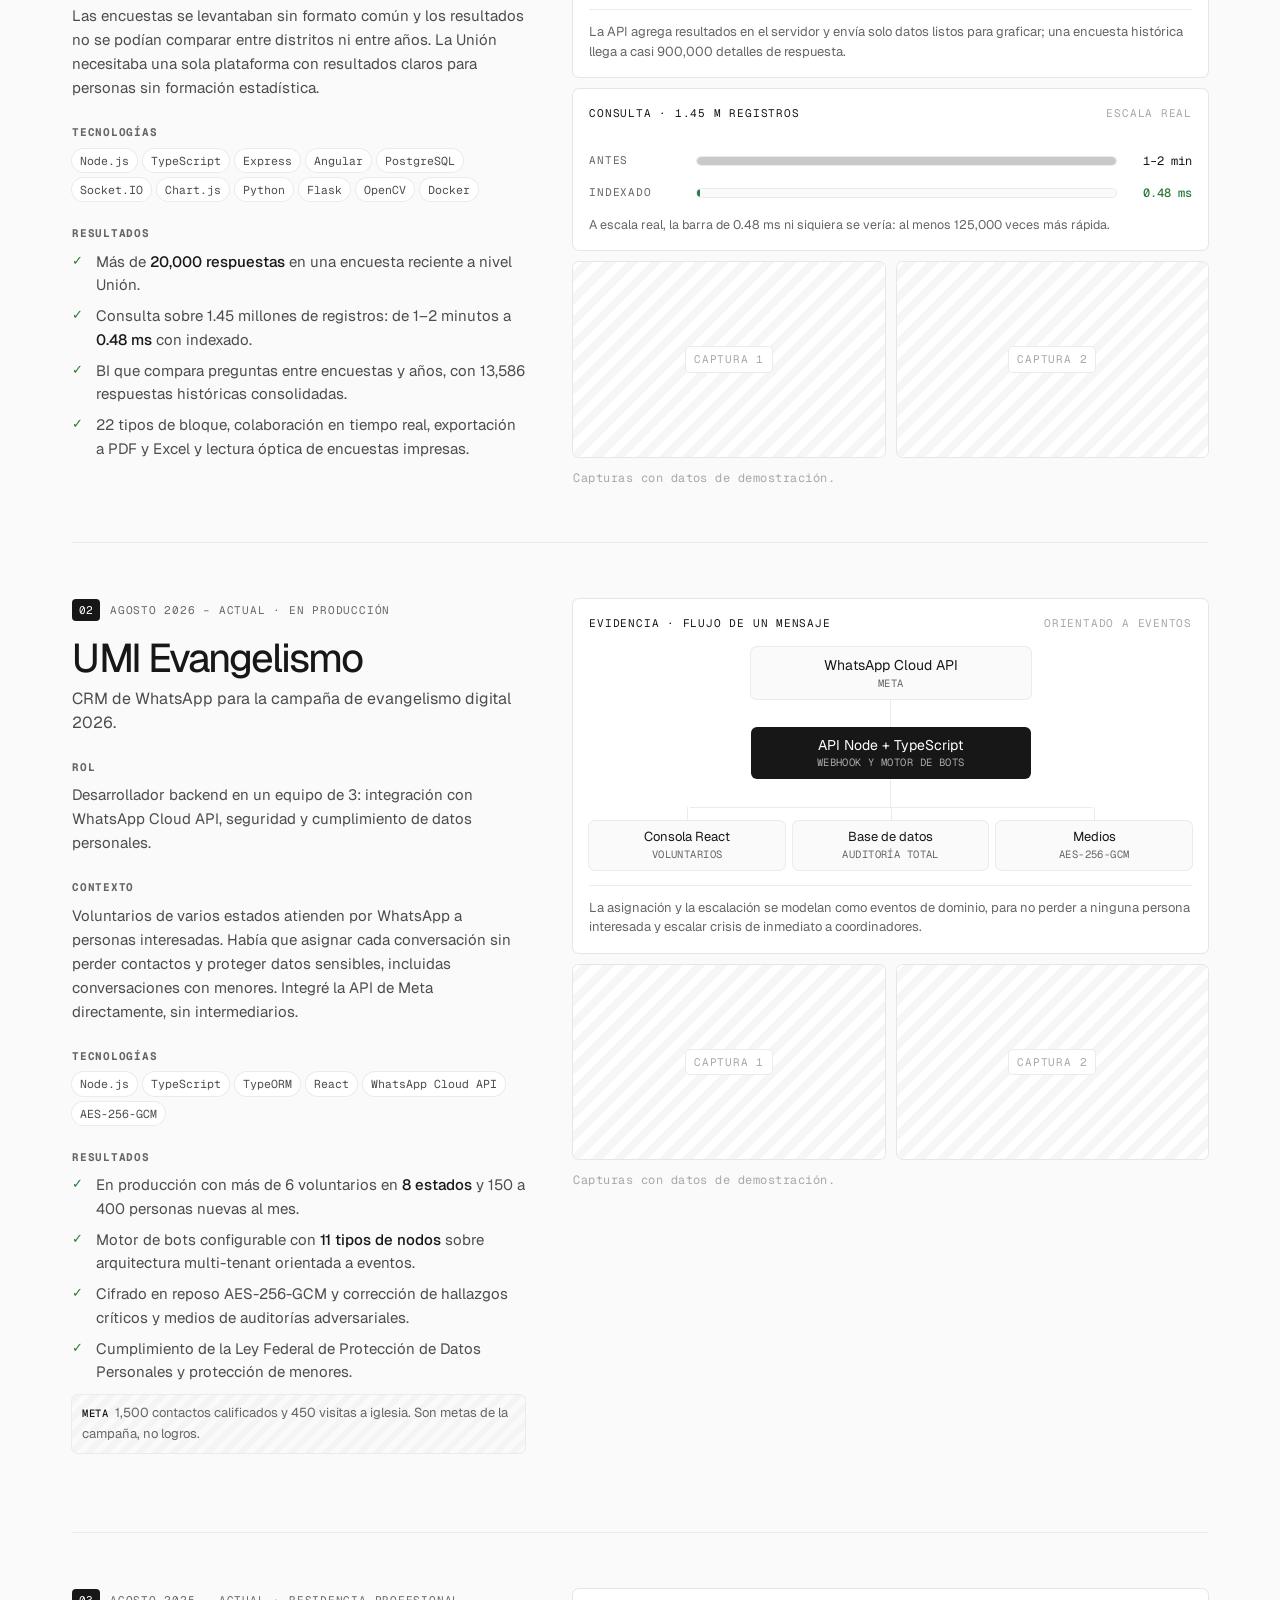
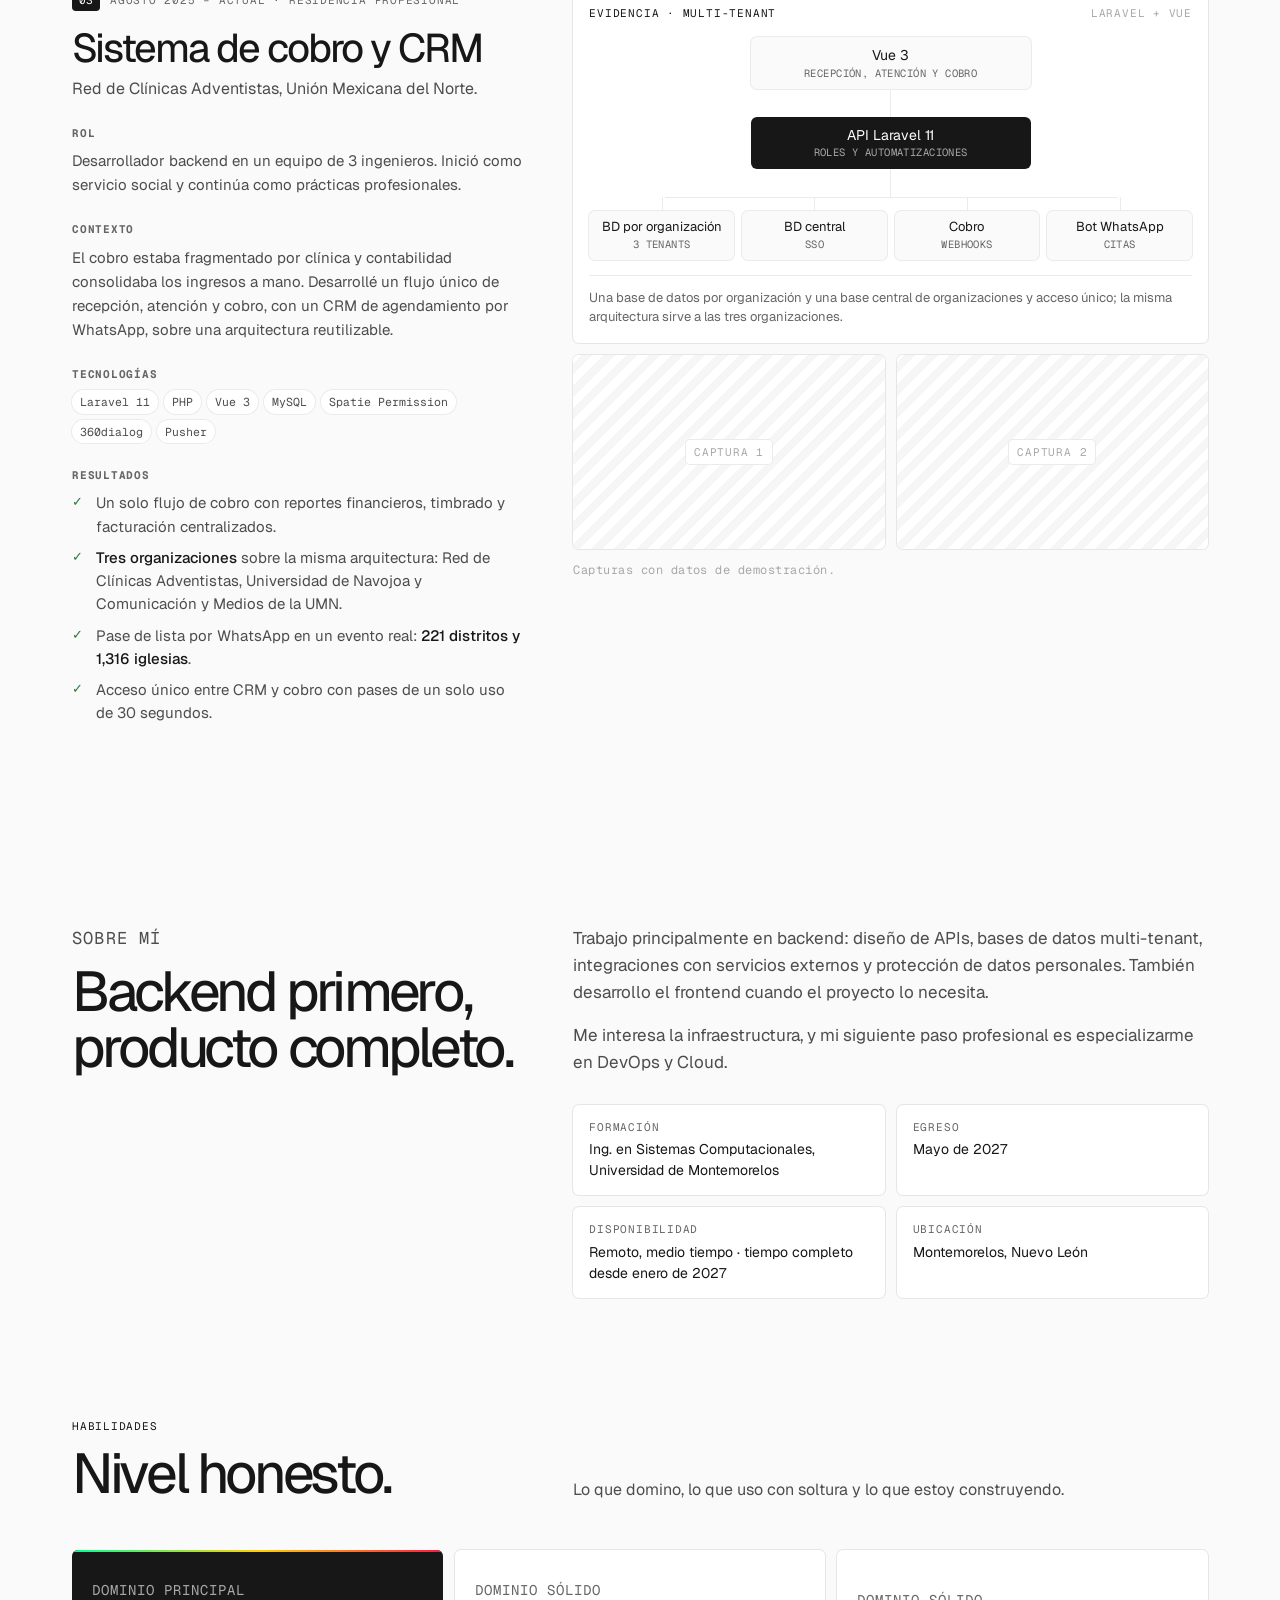
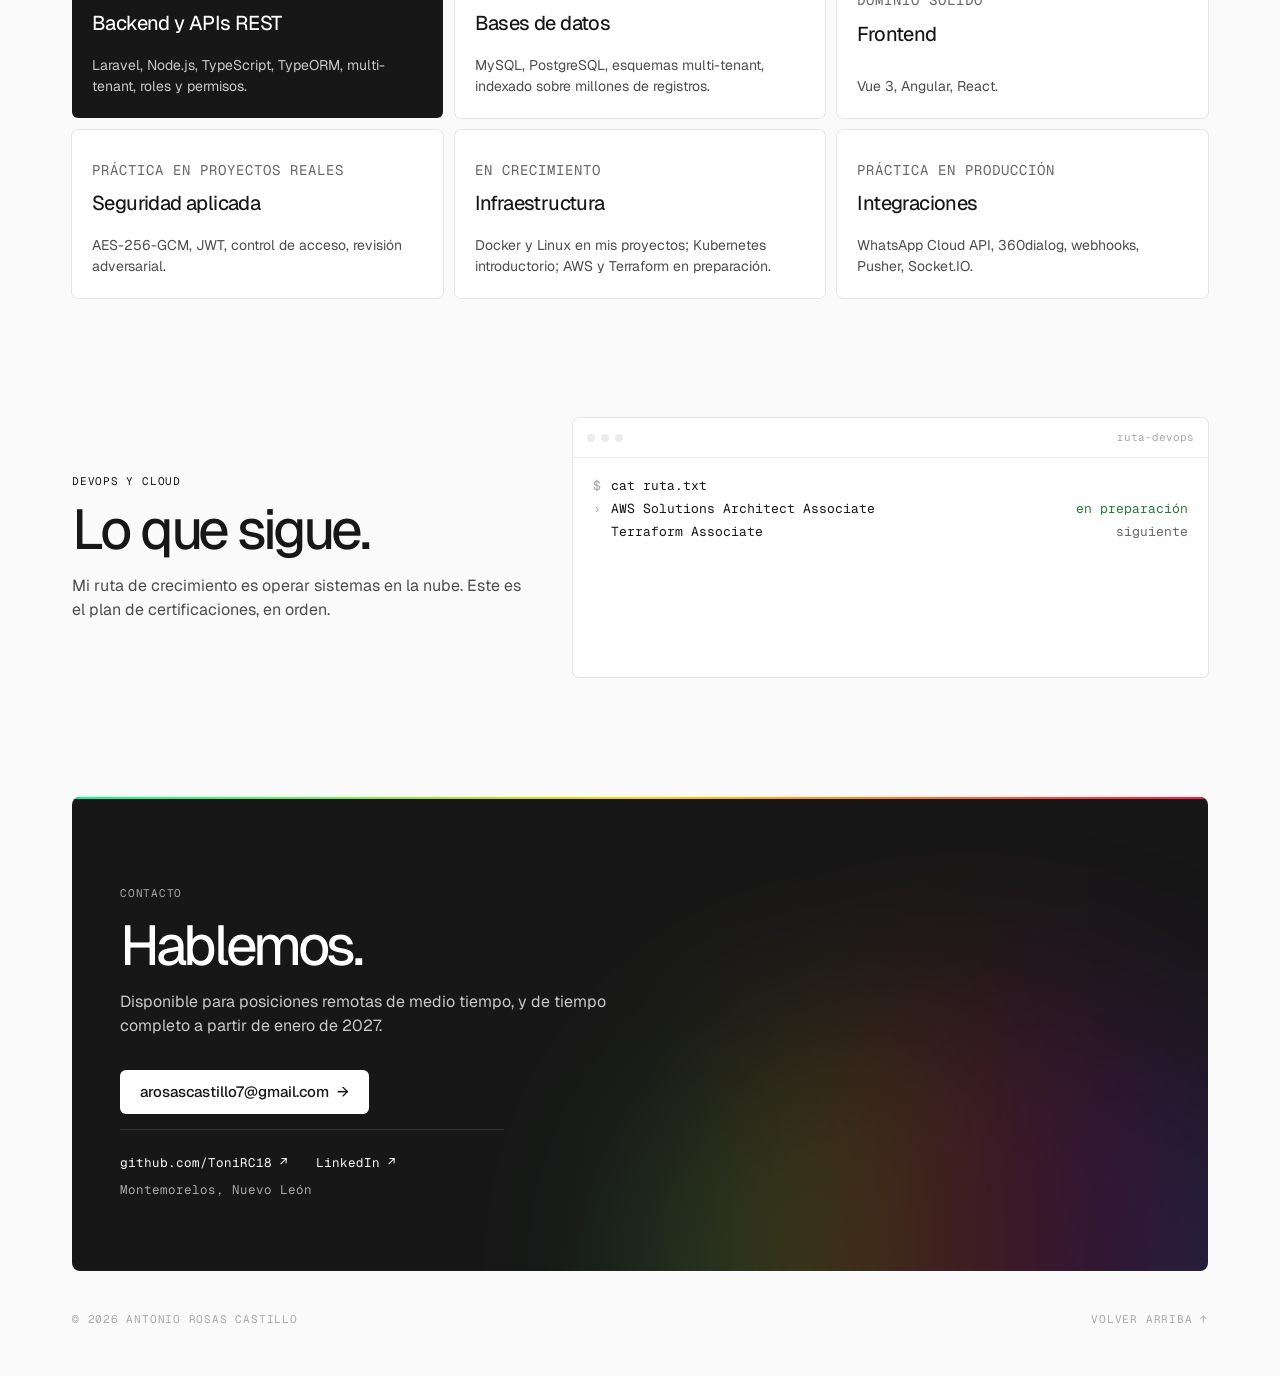
==== commit a21973c5: "Mueve JS y estilos inline a archivos por la CSP; agrega 404 y canonical/og absolutos Co-Authored-By:" ====
--- a/index.html
+++ b/index.html
@@ -6,21 +6,21 @@
 <title>Portafolio de Antonio Rosas Castillo</title>
 <meta name="description" content="Antonio Rosas Castillo, desarrollador full-stack con enfoque en backend. Plataforma de encuestas, CRM de WhatsApp y sistema de cobro en producción.">
 <meta name="theme-color" content="#fafafa">
-<link rel="canonical" href="">
+<link rel="canonical" href="https://antoniorosascastillo.com/">
 <meta property="og:title" content="Portafolio de Antonio Rosas Castillo">
 <meta property="og:description" content="Desarrollador full-stack con enfoque en backend. Plataforma de encuestas, CRM de WhatsApp y sistema de cobro en producción.">
 <meta property="og:type" content="website">
-<meta property="og:image" content="img/og.png">
+<meta property="og:image" content="https://antoniorosascastillo.com/img/og.png">
 <meta property="og:locale" content="es_MX">
 <meta name="twitter:card" content="summary_large_image">
 <meta name="twitter:title" content="Portafolio de Antonio Rosas Castillo">
 <meta name="twitter:description" content="Desarrollador full-stack con enfoque en backend. Plataforma de encuestas, CRM de WhatsApp y sistema de cobro en producción.">
-<meta name="twitter:image" content="img/og.png">
+<meta name="twitter:image" content="https://antoniorosascastillo.com/img/og.png">
 <link rel="icon" href="favicon.svg" type="image/svg+xml">
 <link rel="preconnect" href="https://fonts.googleapis.com">
 <link rel="preconnect" href="https://fonts.gstatic.com" crossorigin>
 <link href="https://fonts.googleapis.com/css2?family=Geist:wght@400..600&family=Geist+Mono:wght@400..600&display=swap" rel="stylesheet">
-<script>document.documentElement.classList.add('js')</script>
+<script src="js/head.js"></script>
 <link rel="stylesheet" href="css/styles.css">
 </head>
 <body>
@@ -88,7 +88,7 @@
     </div>
   </div>
 
-  <div class="wrap" style="margin-top: 80px">
+  <div class="wrap mt-80">
     <div class="metrics reveal" aria-label="Cifras clave">
       <div class="metric"><p class="metric-v"><span class="count" data-to="20000">20,000</span>+</p><p class="metric-t">respuestas en una encuesta reciente de UMIForms</p></div>
       <div class="metric"><p class="metric-v"><span class="count" data-to="0.48" data-dec="2">0.48</span><small>ms</small></p><p class="metric-t">consulta sobre 1.45 millones de registros (antes 1–2 min)</p></div>
@@ -252,7 +252,7 @@
 
 <section class="section" id="sobre-mi" aria-labelledby="sobre-mi-title">
   <div class="wrap about">
-    <div class="reveal"><p class="eyebrow" style="margin-bottom: 12px">Sobre mí</p><h2 class="h2" id="sobre-mi-title">Backend primero, producto completo.</h2></div>
+    <div class="reveal"><p class="eyebrow mb-12">Sobre mí</p><h2 class="h2" id="sobre-mi-title">Backend primero, producto completo.</h2></div>
     <div class="reveal">
       <p>Trabajo principalmente en backend: diseño de APIs, bases de datos multi-tenant, integraciones con servicios externos y protección de datos personales. También desarrollo el frontend cuando el proyecto lo necesita.</p>
       <p>Me interesa la infraestructura, y mi siguiente paso profesional es especializarme en DevOps y Cloud.</p>
@@ -286,7 +286,7 @@
 <section class="section" id="devops" aria-labelledby="devops-title">
   <div class="wrap devops">
     <div class="reveal">
-      <p class="eyebrow" style="margin-bottom: 12px">DevOps y Cloud</p>
+      <p class="eyebrow mb-12">DevOps y Cloud</p>
       <h2 class="h2" id="devops-title">Lo que sigue.</h2>
       <p class="sec-lead">Mi ruta de crecimiento es operar sistemas en la nube. Este es el plan de certificaciones, en orden.</p>
     </div>
--- a/css/styles.css
+++ b/css/styles.css
@@ -319,3 +319,8 @@
 
 /* Terminales: las líneas se ocultan hasta que main.js las revela */
 .js .cli-line.is-pending { visibility: hidden; }
+
+/* utilidades (reemplazan style="" inline por la CSP) */
+.mt-80 { margin-top: 80px; }
+.mb-12 { margin-bottom: 12px; }
+.not-found { min-height: 100vh; display: flex; flex-direction: column; justify-content: center; align-items: flex-start; gap: 20px; }
